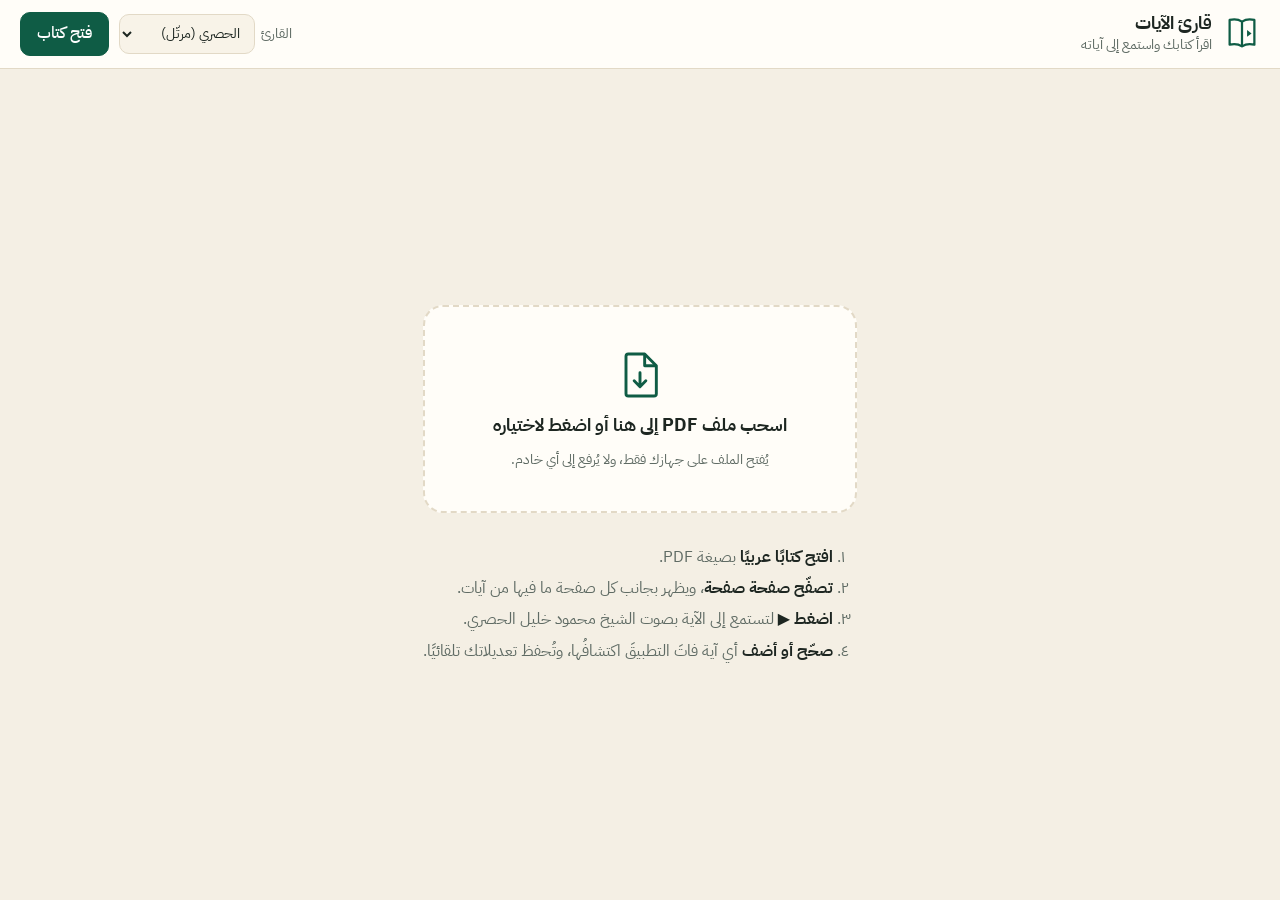
==== quran-reader/index.html @ eafd3fa0 "Add Quran verse reader app for Arabic PDF books Opens an Arabic PDF in the browser, shows it page by" ====
<!doctype html>
<html lang="ar" dir="rtl">
<head>
  <meta charset="utf-8">
  <meta name="viewport" content="width=device-width, initial-scale=1">
  <title>قارئ الآيات</title>
  <meta name="description" content="اقرأ كتبك العربية بصيغة PDF صفحة صفحة، واستمع إلى الآيات القرآنية الواردة فيها بصوت الشيخ الحصري.">
  <meta name="theme-color" content="#0f5c45">
  <link rel="preconnect" href="https://fonts.googleapis.com">
  <link rel="preconnect" href="https://fonts.gstatic.com" crossorigin>
  <link href="https://fonts.googleapis.com/css2?family=Amiri+Quran&family=IBM+Plex+Sans+Arabic:wght@400;500;700&display=swap" rel="stylesheet">
  <link rel="stylesheet" href="style.css">
  <script type="module" src="js/app.js"></script>
</head>
<body>
  <header class="topbar">
    <div class="brand">
      <svg class="logo" viewBox="0 0 32 32" aria-hidden="true"><path d="M16 5c-3-2-7-2.5-11-1.5v22c4-1 8-.5 11 1.5 3-2 7-2.5 11-1.5v-22C23 2.5 19 3 16 5Z" fill="none" stroke="currentColor" stroke-width="2" stroke-linejoin="round"/><path d="M16 5v22" stroke="currentColor" stroke-width="2"/><path d="M20.5 12.5v6l4-3z" fill="currentColor"/></svg>
      <div>
        <h1>قارئ الآيات</h1>
        <p id="bookTitle" class="book-title">اقرأ كتابك واستمع إلى آياته</p>
      </div>
    </div>
    <div class="tools">
      <label class="reciter">
        <span>القارئ</span>
        <select id="reciter"></select>
      </label>
      <button id="openBtn" class="btn primary" type="button">فتح كتاب</button>
      <input id="fileInput" type="file" accept="application/pdf,.pdf" hidden>
    </div>
  </header>

  <!-- Shown before a book is opened -->
  <main id="welcome" class="welcome">
    <button id="dropZone" class="drop-zone" type="button">
      <svg viewBox="0 0 48 48" aria-hidden="true"><path d="M14 6h14l10 10v24a2 2 0 0 1-2 2H14a2 2 0 0 1-2-2V8a2 2 0 0 1 2-2Z" fill="none" stroke="currentColor" stroke-width="2.5" stroke-linejoin="round"/><path d="M28 6v10h10" fill="none" stroke="currentColor" stroke-width="2.5" stroke-linejoin="round"/><path d="M24 22v12m-5-5 5 5 5-5" fill="none" stroke="currentColor" stroke-width="2.5" stroke-linecap="round" stroke-linejoin="round"/></svg>
      <strong>اسحب ملف PDF إلى هنا أو اضغط لاختياره</strong>
      <span>يُفتح الملف على جهازك فقط، ولا يُرفع إلى أي خادم.</span>
    </button>
    <ol class="how">
      <li><b>افتح كتابًا عربيًا</b> بصيغة PDF.</li>
      <li><b>تصفّح صفحة صفحة</b>، ويظهر بجانب كل صفحة ما فيها من آيات.</li>
      <li><b>اضغط ▶</b> لتستمع إلى الآية بصوت الشيخ محمود خليل الحصري.</li>
      <li><b>صحّح أو أضف</b> أي آية فاتَ التطبيقَ اكتشافُها، وتُحفظ تعديلاتك تلقائيًا.</li>
    </ol>
  </main>

  <!-- Shown after a book is opened -->
  <main id="reader" class="reader" hidden>
    <section class="viewer" aria-label="صفحة الكتاب">
      <div class="page-frame">
        <canvas id="pageCanvas"></canvas>
        <div id="pageSpinner" class="spinner" hidden></div>
      </div>
    </section>

    <aside class="panel" aria-labelledby="panelTitle">
      <div class="panel-head">
        <h2 id="panelTitle">آيات هذه الصفحة</h2>
        <span id="sourceBadge" class="badge"></span>
      </div>
      <ul id="verseList" class="verse-list"></ul>
      <p id="emptyMsg" class="empty" hidden>لا توجد آيات مُكتشفة في هذه الصفحة.</p>
      <div class="panel-actions">
        <button id="addVerseBtn" class="btn ghost" type="button">＋ إضافة آية</button>
        <button id="resetPageBtn" class="link" type="button" hidden>التراجع عن تعديلاتي في هذه الصفحة</button>
      </div>
      <p id="bookNote" class="note" hidden></p>
    </aside>
  </main>

  <footer id="dock" class="dock" hidden>
    <div id="player" class="player" hidden>
      <div class="now">
        <div id="nowTitle" class="now-title"></div>
        <div id="nowText" class="now-text"></div>
      </div>
      <div class="controls">
        <button id="prevAyah" class="icon-btn" type="button" aria-label="الآية السابقة"><svg viewBox="0 0 24 24"><path d="M6 5v14M18 5l-9 7 9 7z"/></svg></button>
        <button id="togglePlay" class="icon-btn big" type="button" aria-label="تشغيل/إيقاف مؤقت"></button>
        <button id="nextAyah" class="icon-btn" type="button" aria-label="الآية التالية"><svg viewBox="0 0 24 24"><path d="M18 5v14M6 5l9 7-9 7z"/></svg></button>
        <button id="stopPlay" class="icon-btn" type="button" aria-label="إيقاف"><svg viewBox="0 0 24 24"><rect x="6" y="6" width="12" height="12" rx="1.5"/></svg></button>
      </div>
    </div>
    <nav class="pager" aria-label="التنقل بين الصفحات">
      <button id="prevPage" class="btn" type="button">→ السابقة</button>
      <label class="page-num">صفحة <input id="pageInput" type="number" min="1" inputmode="numeric"> من <span id="pageCount"></span></label>
      <button id="nextPage" class="btn" type="button">التالية ←</button>
    </nav>
  </footer>

  <dialog id="verseDialog" class="dialog">
    <form id="verseForm" method="dialog" novalidate>
      <h3 id="dialogTitle">إضافة آية</h3>
      <label>السورة
        <select id="fSurah" required></select>
      </label>
      <div class="row">
        <label>من الآية <input id="fFrom" type="number" min="1" required inputmode="numeric"></label>
        <label>إلى الآية <input id="fTo" type="number" min="1" required inputmode="numeric"></label>
      </div>
      <p id="fError" class="error" hidden></p>
      <div class="dialog-actions">
        <button class="btn primary" value="save" type="submit">حفظ</button>
        <button class="btn" value="cancel" type="button" id="cancelDialog">إلغاء</button>
      </div>
    </form>
  </dialog>

  <div id="toast" class="toast" role="status" hidden></div>
</body>
</html>
---- quran-reader/style.css ----
/* ---------- Design tokens (light / dark) ---------- */
:root {
  --bg: #f4efe4;
  --surface: #fffdf8;
  --surface-2: #f8f3e8;
  --ink: #1d2621;
  --muted: #5f6b64;
  --line: #e2d9c6;
  --accent: #0f5c45;
  --accent-ink: #ffffff;
  --accent-soft: #e2efe9;
  --gold: #a87a22;
  --warn: #9a5b00;
  --warn-soft: #fbefd8;
  --danger: #a33a2c;
  --shadow: 0 1px 2px rgb(40 30 10 / .06), 0 8px 24px rgb(40 30 10 / .08);
  --radius: 14px;
  --ui: 'IBM Plex Sans Arabic', system-ui, sans-serif;
  --quran: 'Amiri Quran', 'Amiri', serif;
  color-scheme: light;
}
@media (prefers-color-scheme: dark) {
  :root {
    --bg: #121714;
    --surface: #1a211d;
    --surface-2: #202923;
    --ink: #e9ede9;
    --muted: #9aa7a0;
    --line: #2e3a33;
    --accent: #4fbf96;
    --accent-ink: #0b1a14;
    --accent-soft: #1f3a2f;
    --gold: #d9a94a;
    --warn: #f0b960;
    --warn-soft: #3a2d16;
    --danger: #f08a7a;
    --shadow: 0 1px 2px rgb(0 0 0 / .3), 0 8px 24px rgb(0 0 0 / .3);
    color-scheme: dark;
  }
}

/* ---------- Base ---------- */
* { box-sizing: border-box; }
[hidden] { display: none !important; }
html, body { margin: 0; }
body {
  font-family: var(--ui);
  background: var(--bg);
  color: var(--ink);
  line-height: 1.6;
  min-height: 100dvh;
  display: flex;
  flex-direction: column;
}
button, input, select { font: inherit; color: inherit; }

.btn {
  border: 1px solid var(--line);
  background: var(--surface);
  padding: .5rem 1rem;
  border-radius: 10px;
  cursor: pointer;
  font-weight: 500;
  white-space: nowrap;
}
.btn:hover:not(:disabled) { border-color: var(--accent); }
.btn:disabled { opacity: .45; cursor: default; }
.btn.primary { background: var(--accent); color: var(--accent-ink); border-color: var(--accent); }
.btn.primary:hover { filter: brightness(1.08); }
.btn.ghost { background: transparent; border-style: dashed; width: 100%; color: var(--accent); }
.link { background: none; border: 0; color: var(--muted); text-decoration: underline; cursor: pointer; font-size: .85rem; padding: 0; }
:focus-visible { outline: 3px solid color-mix(in srgb, var(--accent) 55%, transparent); outline-offset: 2px; }

/* ---------- Top bar ---------- */
.topbar {
  display: flex; align-items: center; justify-content: space-between; gap: 1rem;
  padding: .75rem 1.25rem;
  background: var(--surface);
  border-bottom: 1px solid var(--line);
  position: sticky; top: 0; z-index: 5;
}
.brand { display: flex; align-items: center; gap: .75rem; min-width: 0; }
.logo { width: 36px; height: 36px; color: var(--accent); flex: none; }
.brand h1 { font-size: 1.15rem; margin: 0; line-height: 1.2; }
.book-title { margin: 0; font-size: .85rem; color: var(--muted); white-space: nowrap; overflow: hidden; text-overflow: ellipsis; }
.tools { display: flex; align-items: center; gap: .6rem; }
.reciter { display: flex; align-items: center; gap: .4rem; font-size: .85rem; color: var(--muted); }
.reciter select {
  border: 1px solid var(--line); background: var(--surface-2); border-radius: 10px;
  padding: .45rem .6rem; color: var(--ink); max-width: 15rem;
}

/* ---------- Welcome ---------- */
.welcome { flex: 1; display: grid; place-content: center; gap: 2rem; padding: 2rem 1rem; max-width: 640px; margin: 0 auto; width: 100%; }
.drop-zone {
  display: flex; flex-direction: column; align-items: center; gap: .5rem;
  padding: 2.5rem 1.5rem;
  border: 2px dashed var(--line); border-radius: 20px;
  background: var(--surface); cursor: pointer; text-align: center;
  transition: border-color .15s, background .15s;
}
.drop-zone svg { width: 56px; height: 56px; color: var(--accent); }
.drop-zone strong { font-size: 1.15rem; }
.drop-zone span { color: var(--muted); font-size: .9rem; }
.drop-zone:hover, body.dragging .drop-zone { border-color: var(--accent); background: var(--accent-soft); }
.how { margin: 0; padding-inline-start: 1.5rem; list-style: arabic-indic; color: var(--muted); display: grid; gap: .35rem; }
.how b { color: var(--ink); }

/* ---------- Reader ---------- */
.reader {
  flex: 1;
  display: grid;
  grid-template-columns: 320px minmax(0, 1fr); /* RTL: panel on the right, page on the left */
  gap: 1.25rem;
  padding: 1.25rem;
  max-width: 1280px; width: 100%; margin: 0 auto;
  align-items: start;
}
.reader .panel { grid-column: 1; grid-row: 1; }
.reader .viewer { grid-column: 2; grid-row: 1; }

.viewer { display: flex; justify-content: center; }
.page-frame {
  position: relative; width: 100%; max-width: 760px;
  background: #fff; border-radius: 6px; box-shadow: var(--shadow); overflow: hidden;
}
#pageCanvas { display: block; width: 100%; height: auto; }
.spinner {
  position: absolute; inset: 0; margin: auto; width: 40px; height: 40px;
  border: 4px solid #e5e5e5; border-top-color: #0f5c45; border-radius: 50%;
  animation: spin .8s linear infinite;
}
@keyframes spin { to { transform: rotate(360deg); } }

.panel {
  background: var(--surface); border: 1px solid var(--line); border-radius: var(--radius);
  padding: 1rem; position: sticky; top: 76px;
  display: flex; flex-direction: column; gap: .75rem;
}
.panel-head { display: flex; align-items: center; justify-content: space-between; gap: .5rem; }
.panel-head h2 { font-size: 1rem; margin: 0; }
.badge { font-size: .72rem; padding: .15rem .55rem; border-radius: 99px; background: var(--accent-soft); color: var(--accent); white-space: nowrap; }
.badge.auto { background: var(--warn-soft); color: var(--warn); }
.empty { color: var(--muted); font-size: .9rem; margin: 0; text-align: center; padding: .75rem 0; }
.note { font-size: .8rem; color: var(--muted); margin: 0; border-top: 1px solid var(--line); padding-top: .6rem; }
.panel-actions { display: grid; gap: .5rem; justify-items: center; }

.verse-list { list-style: none; margin: 0; padding: 0; display: grid; gap: .5rem; }
.verse {
  display: flex; align-items: center; gap: .6rem;
  padding: .55rem .6rem; border-radius: 12px;
  background: var(--surface-2); border: 1px solid transparent;
}
.verse.active { border-color: var(--accent); background: var(--accent-soft); }
.verse.unsure { border-color: color-mix(in srgb, var(--warn) 40%, transparent); }
.verse .meta { flex: 1; min-width: 0; display: flex; flex-direction: column; line-height: 1.35; }
.verse .meta strong { font-size: .98rem; }
.verse .meta span { font-size: .82rem; color: var(--muted); }
.verse .flag { color: var(--warn); font-size: .75rem; font-weight: 500; }
.play {
  flex: none; width: 40px; height: 40px; border-radius: 50%;
  border: 0; background: var(--accent); color: var(--accent-ink);
  display: grid; place-items: center; cursor: pointer;
}
.play svg { width: 18px; height: 18px; fill: currentColor; }
.mini {
  flex: none; width: 32px; height: 32px; border-radius: 8px; border: 0; background: transparent;
  color: var(--muted); display: grid; place-items: center; cursor: pointer;
}
.mini:hover { background: var(--surface); color: var(--ink); }
.mini.del:hover { color: var(--danger); }
.mini svg { width: 17px; height: 17px; fill: none; stroke: currentColor; stroke-width: 2; stroke-linecap: round; stroke-linejoin: round; }

/* ---------- Dock: player + pager ---------- */
.dock {
  position: sticky; bottom: 0; z-index: 5;
  background: color-mix(in srgb, var(--surface) 92%, transparent);
  backdrop-filter: blur(8px);
  border-top: 1px solid var(--line);
}
.player {
  display: flex; align-items: center; gap: 1rem;
  padding: .6rem 1.25rem; max-width: 1280px; margin: 0 auto;
  border-bottom: 1px solid var(--line);
}
.now { flex: 1; min-width: 0; }
.now-title { font-size: .85rem; color: var(--gold); font-weight: 700; }
.now-text {
  font-family: var(--quran); font-size: 1.35rem; line-height: 2.1;
  max-height: 4.4em; overflow-y: auto;
}
.now-text.error { font-family: var(--ui); font-size: .9rem; color: var(--danger); line-height: 1.5; }
.controls { direction: ltr; /* media controls keep LTR order in RTL UIs */ display: flex; align-items: center; gap: .35rem; flex: none; }
.icon-btn {
  width: 40px; height: 40px; border-radius: 50%; border: 1px solid var(--line);
  background: var(--surface); display: grid; place-items: center; cursor: pointer;
}
.icon-btn svg { width: 18px; height: 18px; fill: currentColor; stroke: currentColor; stroke-width: 2; stroke-linejoin: round; }
.icon-btn.big { width: 50px; height: 50px; background: var(--accent); color: var(--accent-ink); border-color: var(--accent); }
.icon-btn.big svg { width: 22px; height: 22px; stroke: none; }

.pager {
  display: flex; align-items: center; justify-content: center; gap: 1rem;
  padding: .55rem 1rem;
}
.page-num { display: flex; align-items: center; gap: .4rem; font-size: .9rem; color: var(--muted); }
.page-num input {
  width: 4.2rem; text-align: center; padding: .3rem; border-radius: 8px;
  border: 1px solid var(--line); background: var(--surface-2);
}

/* ---------- Dialog & toast ---------- */
.dialog {
  border: 1px solid var(--line); border-radius: var(--radius); padding: 1.25rem;
  background: var(--surface); color: var(--ink); width: min(420px, calc(100vw - 32px));
  box-shadow: var(--shadow);
}
.dialog::backdrop { background: rgb(0 0 0 / .4); }
.dialog h3 { margin: 0 0 1rem; }
.dialog form { display: grid; gap: .85rem; }
.dialog label { display: grid; gap: .3rem; font-size: .9rem; color: var(--muted); }
.dialog select, .dialog input {
  padding: .55rem .6rem; border-radius: 10px; border: 1px solid var(--line); background: var(--surface-2); width: 100%;
}
.dialog .row { display: grid; grid-template-columns: 1fr 1fr; gap: .75rem; }
.dialog-actions { display: flex; gap: .5rem; justify-content: flex-start; }
.error { color: var(--danger); font-size: .85rem; margin: 0; }

.toast {
  position: fixed; inset-inline: 0; top: 84px; margin: 0 auto; width: fit-content; max-width: calc(100vw - 32px);
  background: var(--ink); color: var(--bg); padding: .6rem 1rem; border-radius: 10px; z-index: 20;
  font-size: .9rem; box-shadow: var(--shadow);
}

/* ---------- Phones ---------- */
@media (max-width: 860px) {
  .topbar { padding: .6rem 1rem; flex-wrap: wrap; }
  .reciter span { display: none; }
  .reciter select { max-width: 11rem; }
  .reader { grid-template-columns: 1fr; padding: 1rem; gap: 1rem; }
  .reader .viewer, .reader .panel { grid-column: 1; grid-row: auto; }
  .panel { position: static; }
  .player { padding: .5rem 1rem; gap: .6rem; }
  .now-text { font-size: 1.15rem; max-height: 4.2em; }
  .icon-btn { width: 36px; height: 36px; }
  .icon-btn.big { width: 44px; height: 44px; }
  .pager { gap: .5rem; }
  .pager .btn { padding: .45rem .7rem; }
}
@media (max-width: 420px) {
  .brand h1 { font-size: 1rem; }
  .player { flex-wrap: wrap; }
  .now { flex-basis: 100%; }
  .controls { margin-inline: auto; }
}
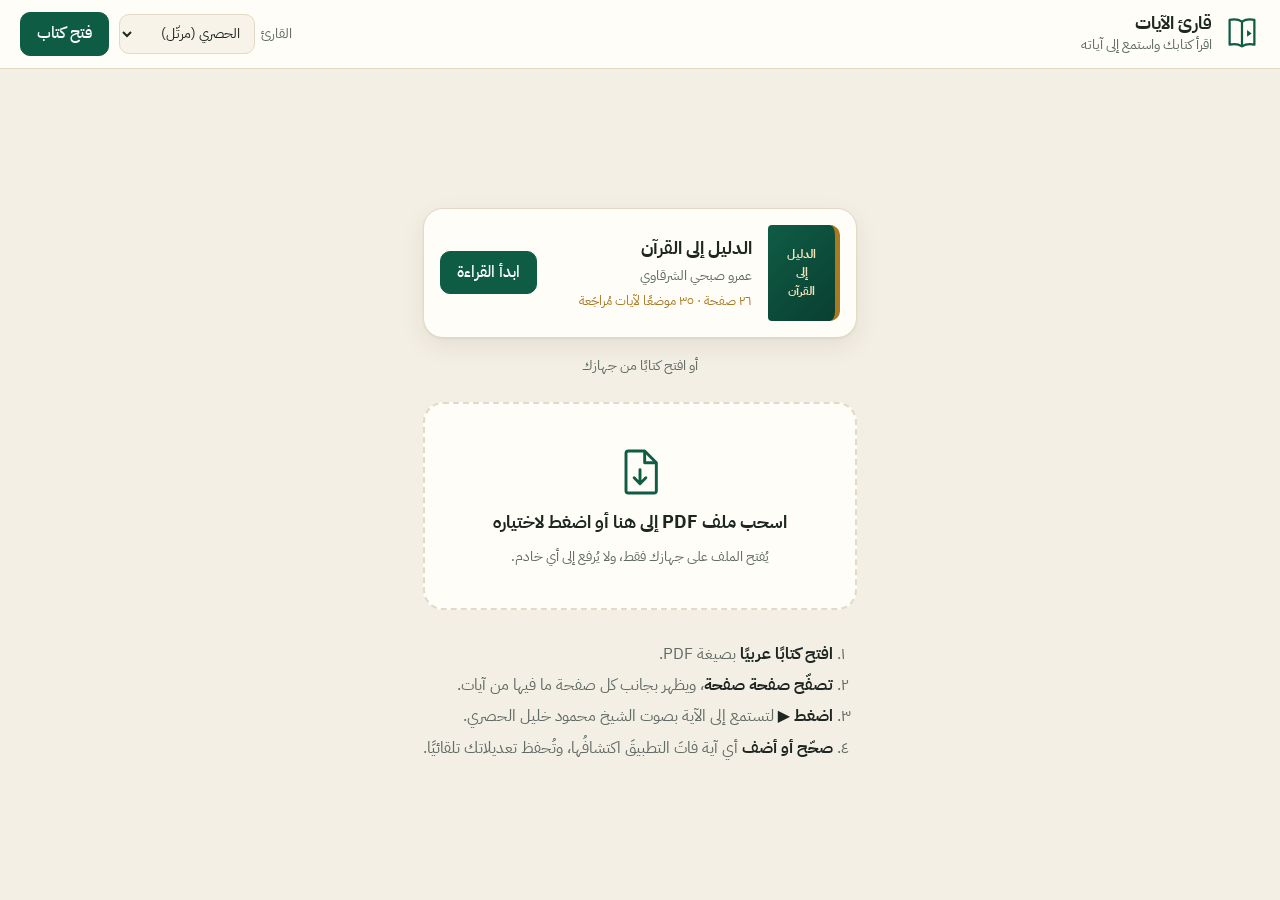
==== commit b5a95a92: "Ship «الدليل إلى القرآن» as a built-in book Adds the PDF and a featured book card on the welcome scr" ====
--- a/quran-reader/index.html
+++ b/quran-reader/index.html
@@ -33,6 +33,16 @@
 
   <!-- Shown before a book is opened -->
   <main id="welcome" class="welcome">
+    <button id="sampleBook" class="book-card" type="button">
+      <span class="book-cover" aria-hidden="true">الدليل<br>إلى<br>القرآن</span>
+      <span class="book-info">
+        <strong>الدليل إلى القرآن</strong>
+        <span>عمرو صبحي الشرقاوي</span>
+        <span class="book-meta">٢٦ صفحة · ٣٥ موضعًا لآيات مُراجَعة</span>
+      </span>
+      <span class="btn primary">ابدأ القراءة</span>
+    </button>
+    <p class="or">أو افتح كتابًا من جهازك</p>
     <button id="dropZone" class="drop-zone" type="button">
       <svg viewBox="0 0 48 48" aria-hidden="true"><path d="M14 6h14l10 10v24a2 2 0 0 1-2 2H14a2 2 0 0 1-2-2V8a2 2 0 0 1 2-2Z" fill="none" stroke="currentColor" stroke-width="2.5" stroke-linejoin="round"/><path d="M28 6v10h10" fill="none" stroke="currentColor" stroke-width="2.5" stroke-linejoin="round"/><path d="M24 22v12m-5-5 5 5 5-5" fill="none" stroke="currentColor" stroke-width="2.5" stroke-linecap="round" stroke-linejoin="round"/></svg>
       <strong>اسحب ملف PDF إلى هنا أو اضغط لاختياره</strong>
--- a/quran-reader/style.css
+++ b/quran-reader/style.css
@@ -92,6 +92,28 @@
 
 /* ---------- Welcome ---------- */
 .welcome { flex: 1; display: grid; place-content: center; gap: 2rem; padding: 2rem 1rem; max-width: 640px; margin: 0 auto; width: 100%; }
+.book-card {
+  display: flex; align-items: center; gap: 1rem; width: 100%;
+  padding: 1rem; border-radius: 20px; border: 1px solid var(--line);
+  background: var(--surface); box-shadow: var(--shadow); cursor: pointer; text-align: start;
+}
+.book-card:hover { border-color: var(--accent); }
+.book-cover {
+  flex: none; width: 72px; height: 96px; border-radius: 4px 10px 10px 4px;
+  background: linear-gradient(135deg, #0f5c45, #0a3f30); color: #f3e3b8;
+  display: grid; place-items: center; text-align: center;
+  font-size: .78rem; font-weight: 700; line-height: 1.5;
+  border-inline-start: 5px solid #a87a22;
+}
+.book-info { flex: 1; display: flex; flex-direction: column; min-width: 0; }
+.book-info strong { font-size: 1.15rem; }
+.book-info span { color: var(--muted); font-size: .9rem; }
+.book-info .book-meta { font-size: .8rem; color: var(--gold); margin-top: .25rem; }
+.or { margin: -1rem 0; text-align: center; color: var(--muted); font-size: .9rem; }
+@media (max-width: 480px) {
+  .book-card { flex-wrap: wrap; }
+  .book-card .btn { flex-basis: 100%; text-align: center; }
+}
 .drop-zone {
   display: flex; flex-direction: column; align-items: center; gap: .5rem;
   padding: 2.5rem 1.5rem;
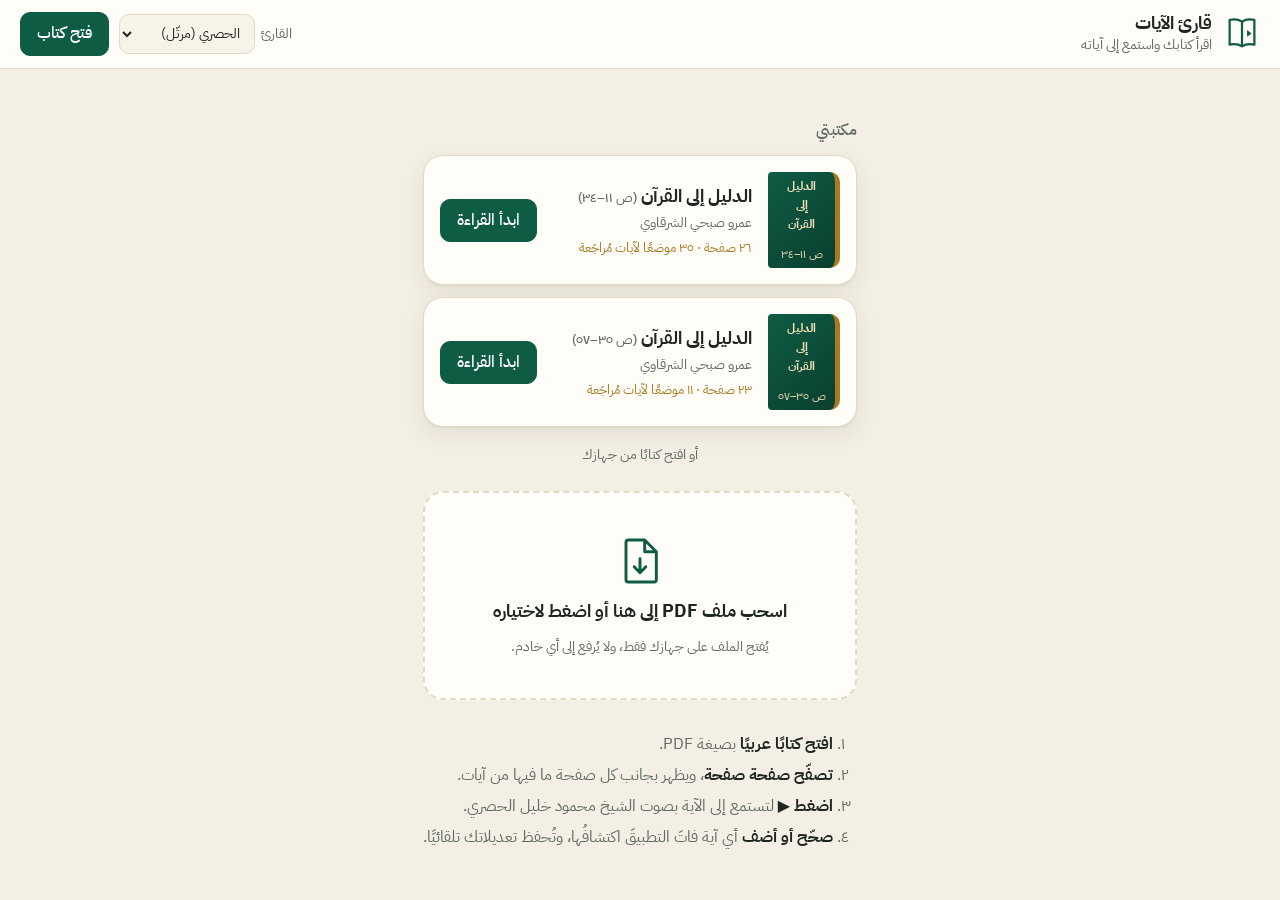
==== commit 94cda344: "Add «الدليل إلى القرآن» part 2 as a built-in book; reload keeps the open book - New built-in book (p" ====
--- a/quran-reader/index.html
+++ b/quran-reader/index.html
@@ -14,7 +14,7 @@
 </head>
 <body>
   <header class="topbar">
-    <div class="brand">
+    <div class="brand" id="brand">
       <svg class="logo" viewBox="0 0 32 32" aria-hidden="true"><path d="M16 5c-3-2-7-2.5-11-1.5v22c4-1 8-.5 11 1.5 3-2 7-2.5 11-1.5v-22C23 2.5 19 3 16 5Z" fill="none" stroke="currentColor" stroke-width="2" stroke-linejoin="round"/><path d="M16 5v22" stroke="currentColor" stroke-width="2"/><path d="M20.5 12.5v6l4-3z" fill="currentColor"/></svg>
       <div>
         <h1>قارئ الآيات</h1>
@@ -22,6 +22,9 @@
       </div>
     </div>
     <div class="tools">
+      <button id="homeBtn" class="btn home-btn" type="button" hidden aria-label="العودة إلى المكتبة">
+        <svg viewBox="0 0 24 24" aria-hidden="true"><path d="M4 11l8-7 8 7M6 9.5V20h4.5v-5h3v5H18V9.5"/></svg><span>المكتبة</span>
+      </button>
       <label class="reciter">
         <span>القارئ</span>
         <select id="reciter"></select>
@@ -33,15 +36,10 @@
 
   <!-- Shown before a book is opened -->
   <main id="welcome" class="welcome">
-    <button id="sampleBook" class="book-card" type="button">
-      <span class="book-cover" aria-hidden="true">الدليل<br>إلى<br>القرآن</span>
-      <span class="book-info">
-        <strong>الدليل إلى القرآن</strong>
-        <span>عمرو صبحي الشرقاوي</span>
-        <span class="book-meta">٢٦ صفحة · ٣٥ موضعًا لآيات مُراجَعة</span>
-      </span>
-      <span class="btn primary">ابدأ القراءة</span>
-    </button>
+    <section class="library-wrap" aria-labelledby="libraryTitle">
+      <h2 id="libraryTitle" class="library-title">مكتبتي</h2>
+      <div id="library" class="library"></div>
+    </section>
     <p class="or">أو افتح كتابًا من جهازك</p>
     <button id="dropZone" class="drop-zone" type="button">
       <svg viewBox="0 0 48 48" aria-hidden="true"><path d="M14 6h14l10 10v24a2 2 0 0 1-2 2H14a2 2 0 0 1-2-2V8a2 2 0 0 1 2-2Z" fill="none" stroke="currentColor" stroke-width="2.5" stroke-linejoin="round"/><path d="M28 6v10h10" fill="none" stroke="currentColor" stroke-width="2.5" stroke-linejoin="round"/><path d="M24 22v12m-5-5 5 5 5-5" fill="none" stroke="currentColor" stroke-width="2.5" stroke-linecap="round" stroke-linejoin="round"/></svg>
@@ -61,6 +59,7 @@
     <section class="viewer" aria-label="صفحة الكتاب">
       <div class="page-frame">
         <canvas id="pageCanvas"></canvas>
+        <button id="focusBtn" class="focus-btn" type="button" aria-label="ملء الشاشة" title="ملء الشاشة (F)"><svg viewBox="0 0 24 24"><path d="M4 9V4h5M15 4h5v5M20 15v5h-5M9 20H4v-5"/></svg></button>
         <div id="pageSpinner" class="spinner" hidden></div>
       </div>
     </section>
@@ -70,8 +69,22 @@
         <h2 id="panelTitle">آيات هذه الصفحة</h2>
         <span id="sourceBadge" class="badge"></span>
       </div>
+      <!-- Whole-book scan progress (automatic detection) -->
+      <div id="scanStatus" class="scan" hidden>
+        <div id="scanText" class="scan-text"></div>
+        <div class="scan-bar" role="progressbar" aria-label="تقدّم البحث عن الآيات"><div id="scanBar"></div></div>
+      </div>
+      <p id="noTextMsg" class="notice" hidden>
+        <b>نص هذا الكتاب غير قابل للقراءة آليًا</b> — صفحاته صور ممسوحة، أو خطوطه بلا ترميز للحروف — لذا لا يمكن اكتشاف آياته تلقائيًا.
+        يمكنك إضافة الآيات يدويًا بزر «إضافة آية» في كل صفحة، وتُحفظ إضافاتك.
+      </p>
+      <div id="pageLoading" class="page-loading" hidden><span class="spin" aria-hidden="true"></span>جارٍ البحث عن الآيات في هذه الصفحة…</div>
       <ul id="verseList" class="verse-list"></ul>
       <p id="emptyMsg" class="empty" hidden>لا توجد آيات مُكتشفة في هذه الصفحة.</p>
+      <div class="jump-row">
+        <button id="jumpPrev" class="link" type="button" disabled>→ صفحة آيات سابقة</button>
+        <button id="jumpNext" class="link" type="button" disabled>صفحة آيات تالية ←</button>
+      </div>
       <div class="panel-actions">
         <button id="addVerseBtn" class="btn ghost" type="button">＋ إضافة آية</button>
         <button id="resetPageBtn" class="link" type="button" hidden>التراجع عن تعديلاتي في هذه الصفحة</button>
@@ -80,16 +93,25 @@
     </aside>
   </main>
 
+  <!-- Focus mode: top bar, shown when the reader taps the page -->
+  <div id="focusBar" class="focus-bar" hidden>
+    <button id="exitFocus" class="icon-btn" type="button" aria-label="الخروج من ملء الشاشة" title="خروج (Esc)"><svg viewBox="0 0 24 24"><path d="M6 6l12 12M18 6L6 18"/></svg></button>
+    <span id="focusTitle" class="focus-title"></span>
+    <span id="focusPage" class="focus-page"></span>
+  </div>
+
   <footer id="dock" class="dock" hidden>
+    <div id="focusVerses" class="focus-verses" aria-label="آيات هذه الصفحة"></div>
     <div id="player" class="player" hidden>
       <div class="now">
         <div id="nowTitle" class="now-title"></div>
         <div id="nowText" class="now-text"></div>
       </div>
       <div class="controls">
-        <button id="prevAyah" class="icon-btn" type="button" aria-label="الآية السابقة"><svg viewBox="0 0 24 24"><path d="M6 5v14M18 5l-9 7 9 7z"/></svg></button>
+        <button id="repeatBtn" class="icon-btn" type="button" aria-label="التكرار: متوقف" title="التكرار: متوقف"><svg class="line" viewBox="0 0 24 24"><path d="M17 3l3 3-3 3M4 12v-2a4 4 0 0 1 4-4h12M7 21l-3-3 3-3M20 12v2a4 4 0 0 1-4 4H4"/></svg><span class="rep-badge" hidden>١</span></button>
+        <button id="prevAyah" class="icon-btn" type="button" aria-label="الآية السابقة"><svg viewBox="0 0 24 24"><path d="M18 5v14M6 5l9 7-9 7z"/></svg></button>
         <button id="togglePlay" class="icon-btn big" type="button" aria-label="تشغيل/إيقاف مؤقت"></button>
-        <button id="nextAyah" class="icon-btn" type="button" aria-label="الآية التالية"><svg viewBox="0 0 24 24"><path d="M18 5v14M6 5l9 7-9 7z"/></svg></button>
+        <button id="nextAyah" class="icon-btn" type="button" aria-label="الآية التالية"><svg viewBox="0 0 24 24"><path d="M6 5v14M18 5l-9 7 9 7z"/></svg></button>
         <button id="stopPlay" class="icon-btn" type="button" aria-label="إيقاف"><svg viewBox="0 0 24 24"><rect x="6" y="6" width="12" height="12" rx="1.5"/></svg></button>
       </div>
     </div>
--- a/quran-reader/style.css
+++ b/quran-reader/style.css
@@ -90,8 +90,17 @@
   padding: .45rem .6rem; color: var(--ink); max-width: 15rem;
 }
 
+.home-btn { display: flex; align-items: center; gap: .35rem; }
+.home-btn svg { width: 18px; height: 18px; fill: none; stroke: currentColor; stroke-width: 2; stroke-linecap: round; stroke-linejoin: round; }
+.brand.clickable { cursor: pointer; }
+
 /* ---------- Welcome ---------- */
 .welcome { flex: 1; display: grid; place-content: center; gap: 2rem; padding: 2rem 1rem; max-width: 640px; margin: 0 auto; width: 100%; }
+.library-wrap { display: grid; gap: .75rem; }
+.library-title { margin: 0; font-size: 1rem; color: var(--muted); font-weight: 500; }
+.library { display: grid; gap: .75rem; }
+.book-cover small { display: block; font-weight: 500; font-size: .68rem; opacity: .85; margin-top: .25rem; }
+.book-info strong small { font-size: .8rem; color: var(--muted); font-weight: 500; }
 .book-card {
   display: flex; align-items: center; gap: 1rem; width: 100%;
   padding: 1rem; border-radius: 20px; border: 1px solid var(--line);
@@ -166,6 +175,21 @@
 .empty { color: var(--muted); font-size: .9rem; margin: 0; text-align: center; padding: .75rem 0; }
 .note { font-size: .8rem; color: var(--muted); margin: 0; border-top: 1px solid var(--line); padding-top: .6rem; }
 .panel-actions { display: grid; gap: .5rem; justify-items: center; }
+
+/* Automatic detection: scan progress, per-page loading, scanned-book notice, jump buttons */
+.scan { display: grid; gap: .4rem; padding: .6rem .7rem; border-radius: 12px; background: var(--surface-2); }
+.scan-text { font-size: .82rem; color: var(--muted); }
+.scan-text b { color: var(--ink); }
+.scan-bar { height: 6px; border-radius: 3px; background: var(--line); overflow: hidden; }
+.scan-bar div { height: 100%; width: 0; background: var(--accent); border-radius: 3px; transition: width .2s ease; }
+.scan.done .scan-bar { display: none; }
+.page-loading { display: flex; align-items: center; justify-content: center; gap: .5rem; color: var(--muted); font-size: .88rem; padding: .9rem 0; }
+.spin { width: 16px; height: 16px; border-radius: 50%; border: 2.5px solid var(--line); border-top-color: var(--accent); animation: spin .8s linear infinite; flex: none; }
+.notice { margin: 0; font-size: .85rem; line-height: 1.7; padding: .7rem .8rem; border-radius: 12px; background: var(--warn-soft); color: var(--ink); }
+.jump-row { display: flex; justify-content: space-between; gap: .5rem; }
+.jump-row .link { text-decoration: none; color: var(--accent); font-weight: 500; }
+.jump-row .link:disabled { color: var(--muted); opacity: .45; cursor: default; }
+.chip-loading { display: flex; align-items: center; gap: .5rem; color: var(--muted); font-size: .85rem; }
 
 .verse-list { list-style: none; margin: 0; padding: 0; display: grid; gap: .5rem; }
 .verse {
@@ -212,12 +236,22 @@
   max-height: 4.4em; overflow-y: auto;
 }
 .now-text.error { font-family: var(--ui); font-size: .9rem; color: var(--danger); line-height: 1.5; }
-.controls { direction: ltr; /* media controls keep LTR order in RTL UIs */ display: flex; align-items: center; gap: .35rem; flex: none; }
+.controls { display: flex; align-items: center; gap: .35rem; flex: none; }
 .icon-btn {
   width: 40px; height: 40px; border-radius: 50%; border: 1px solid var(--line);
   background: var(--surface); display: grid; place-items: center; cursor: pointer;
 }
 .icon-btn svg { width: 18px; height: 18px; fill: currentColor; stroke: currentColor; stroke-width: 2; stroke-linejoin: round; }
+.icon-btn { position: relative; }
+.icon-btn:disabled { opacity: .4; cursor: default; }
+.icon-btn svg.line { fill: none; stroke-width: 2; stroke-linecap: round; stroke-linejoin: round; }
+.icon-btn.on { background: var(--accent-soft); color: var(--accent); border-color: var(--accent); }
+.rep-badge {
+  position: absolute; top: -4px; inset-inline-start: -4px;
+  min-width: 18px; height: 18px; border-radius: 9px; padding: 0 4px;
+  background: var(--accent); color: var(--accent-ink);
+  font-size: .7rem; font-weight: 700; line-height: 18px; text-align: center;
+}
 .icon-btn.big { width: 50px; height: 50px; background: var(--accent); color: var(--accent-ink); border-color: var(--accent); }
 .icon-btn.big svg { width: 22px; height: 22px; stroke: none; }
 
@@ -229,6 +263,67 @@
 .page-num input {
   width: 4.2rem; text-align: center; padding: .3rem; border-radius: 8px;
   border: 1px solid var(--line); background: var(--surface-2);
+}
+
+/* ---------- Focus (full-screen) mode ---------- */
+.focus-btn {
+  position: absolute; top: 10px; inset-inline-end: 10px;
+  width: 40px; height: 40px; border-radius: 10px; border: 0; cursor: pointer;
+  background: rgb(20 30 25 / .55); color: #fff; display: grid; place-items: center;
+  opacity: .7; transition: opacity .15s;
+}
+.focus-btn:hover, .focus-btn:focus-visible { opacity: 1; }
+.focus-btn svg, .focus-bar svg { width: 20px; height: 20px; fill: none; stroke: currentColor; stroke-width: 2.2; stroke-linecap: round; stroke-linejoin: round; }
+
+body.focus { overflow: hidden; }
+body.focus .topbar, body.focus .panel, body.focus .focus-btn { display: none; }
+body.focus .viewer {
+  position: fixed; inset: 0; z-index: 10;
+  background: #1b1e1c;
+  display: flex; overflow-y: auto; overscroll-behavior: contain;
+  touch-action: pan-y pinch-zoom; user-select: none; -webkit-user-select: none;
+  cursor: pointer;
+}
+/* Landscape pages scroll; reserve the scrollbar's space so the page width doesn't jump */
+@media (orientation: landscape) { body.focus .viewer { scrollbar-gutter: stable; } }
+body.focus .page-frame { width: auto; max-width: none; margin: auto; flex: none; border-radius: 0; box-shadow: none; }
+
+.focus-bar {
+  position: fixed; top: 0; inset-inline: 0; z-index: 12;
+  display: flex; align-items: center; gap: .75rem;
+  padding: .55rem 1rem; padding-top: max(.55rem, env(safe-area-inset-top));
+  background: color-mix(in srgb, var(--surface) 94%, transparent); backdrop-filter: blur(8px);
+  border-bottom: 1px solid var(--line);
+  transform: translateY(-100%); transition: transform .25s ease;
+}
+.focus-title { flex: 1; min-width: 0; font-weight: 700; white-space: nowrap; overflow: hidden; text-overflow: ellipsis; }
+.focus-page { color: var(--muted); font-size: .9rem; white-space: nowrap; }
+body.focus .dock {
+  position: fixed; bottom: 0; inset-inline: 0; z-index: 12;
+  padding-bottom: env(safe-area-inset-bottom);
+  transform: translateY(105%); transition: transform .25s ease;
+}
+body.focus.show-controls .focus-bar, body.focus.show-controls .dock { transform: none; }
+
+.focus-verses { display: none; }
+body.focus .focus-verses {
+  display: flex; gap: .5rem; overflow-x: auto; scrollbar-width: none;
+  padding: .6rem 1rem; border-bottom: 1px solid var(--line);
+}
+.chip {
+  flex: none; display: flex; align-items: center; gap: .45rem;
+  padding: .3rem .4rem; padding-inline-end: .85rem;
+  border-radius: 99px; border: 1px solid var(--line); background: var(--surface-2);
+  cursor: pointer; white-space: nowrap; font-weight: 500;
+}
+.chip .dot { width: 28px; height: 28px; border-radius: 50%; background: var(--accent); color: var(--accent-ink); display: grid; place-items: center; }
+.chip .dot svg { width: 13px; height: 13px; fill: currentColor; }
+.chip.active { border-color: var(--accent); background: var(--accent-soft); }
+.chip.unsure { border-color: color-mix(in srgb, var(--warn) 50%, transparent); }
+.focus-verses .none { color: var(--muted); font-size: .85rem; padding: .3rem 0; }
+
+@media (prefers-reduced-motion: reduce) {
+  .focus-bar, body.focus .dock { transition: none; }
 }
 
 /* ---------- Dialog & toast ---------- */
@@ -252,12 +347,13 @@
   position: fixed; inset-inline: 0; top: 84px; margin: 0 auto; width: fit-content; max-width: calc(100vw - 32px);
   background: var(--ink); color: var(--bg); padding: .6rem 1rem; border-radius: 10px; z-index: 20;
   font-size: .9rem; box-shadow: var(--shadow);
+  pointer-events: none; /* never block taps on the page underneath */
 }
 
 /* ---------- Phones ---------- */
 @media (max-width: 860px) {
   .topbar { padding: .6rem 1rem; flex-wrap: wrap; }
-  .reciter span { display: none; }
+  .reciter span, .home-btn span { display: none; }
   .reciter select { max-width: 11rem; }
   .reader { grid-template-columns: 1fr; padding: 1rem; gap: 1rem; }
   .reader .viewer, .reader .panel { grid-column: 1; grid-row: auto; }
